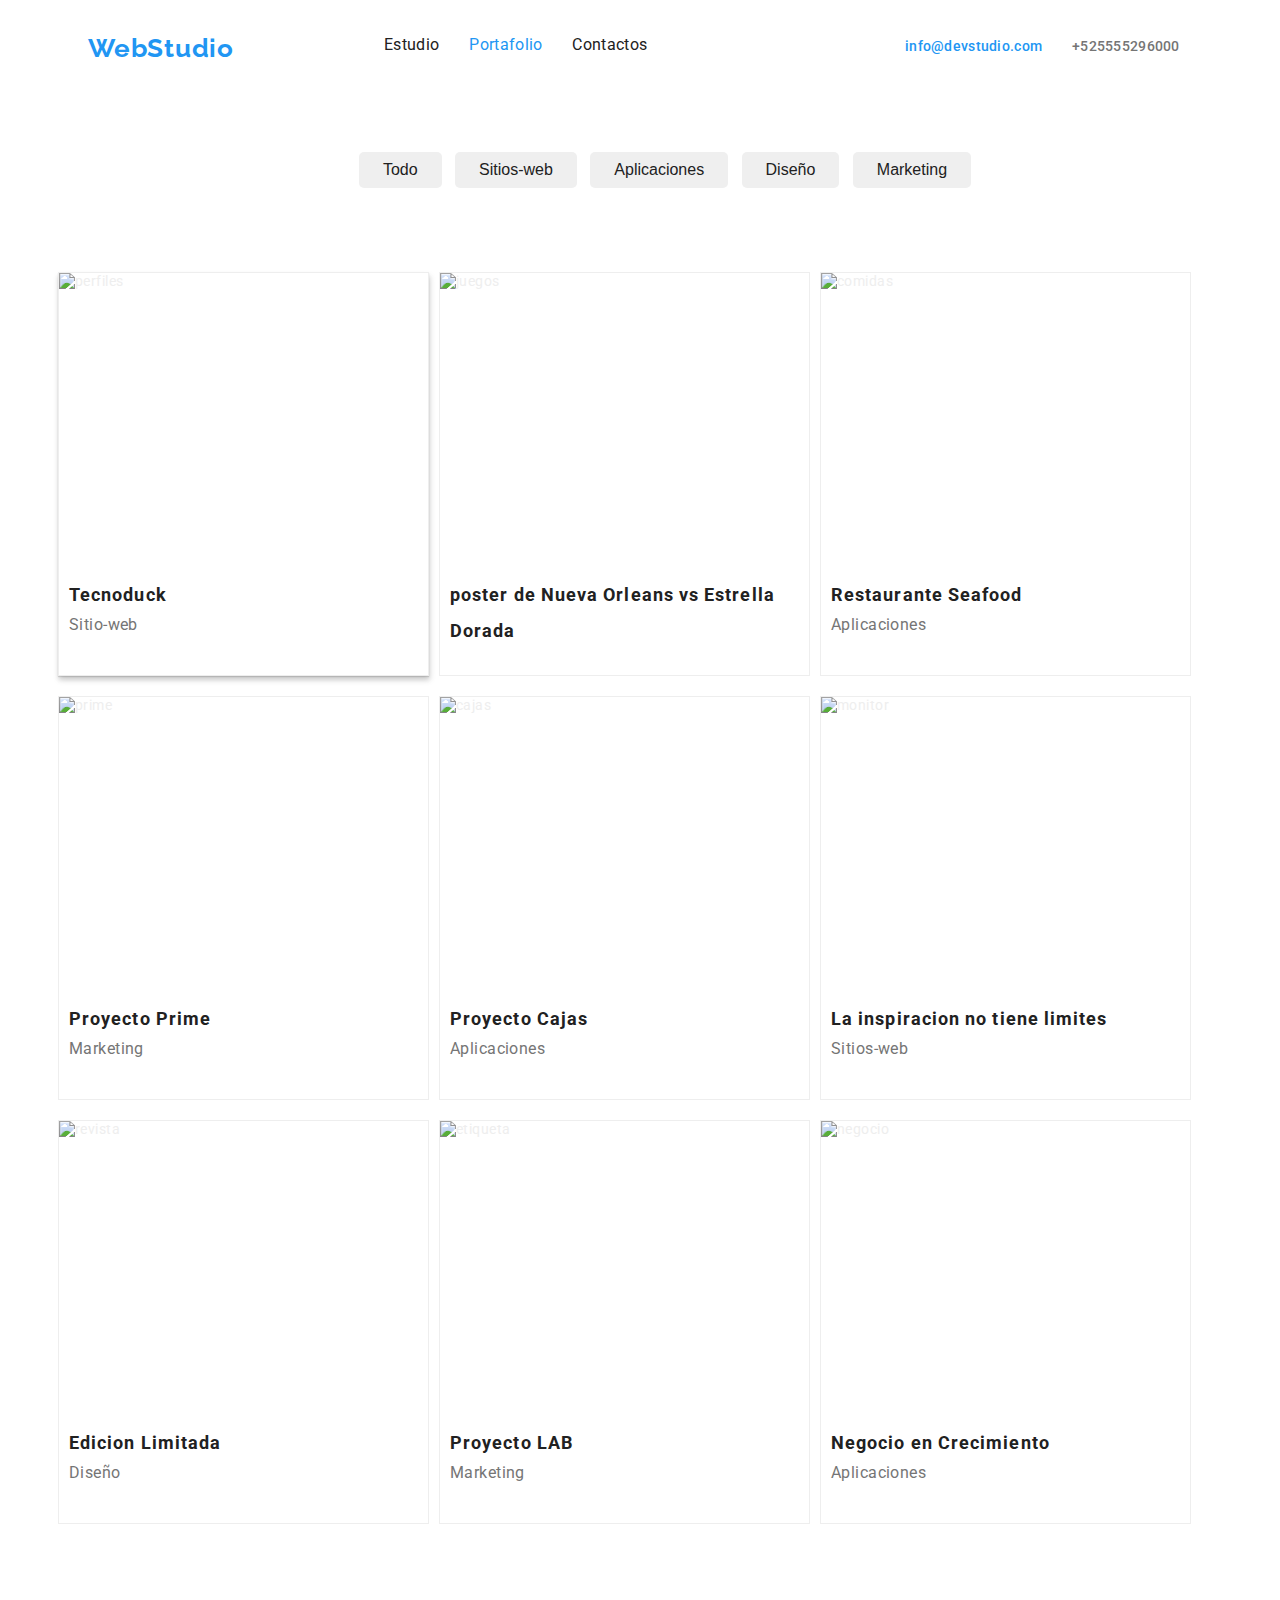
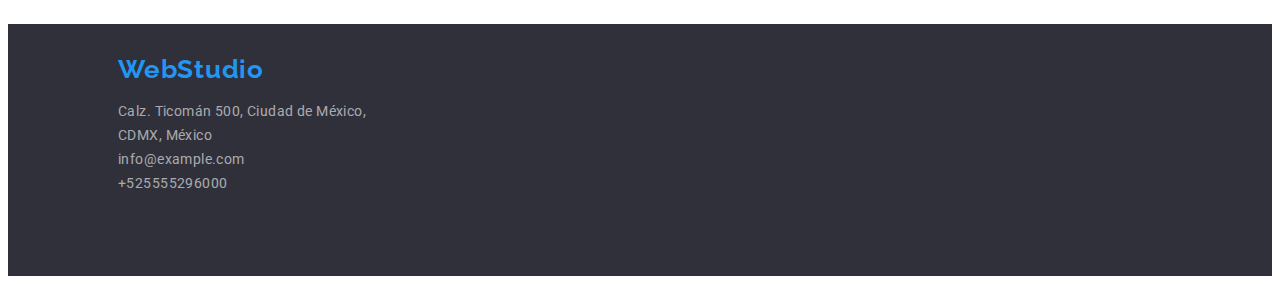
==== portafolio.html @ 2750f4d2 "main" ====
<!DOCTYPE html>
<html lang="en">
<head>
    <meta charset="UTF-8">
    <meta http-equiv="X-UA-Compatible" content="IE=edge" />
    <meta name="viewport" content="width=device, initial-scale=1.0" />
    <title>portafolio</title>
    <link rel="stylesheet" href="css/styless.css" />
    <link rel="preconnect" href="https://fonts.googleapis.com" />
    <link rel="preconnect" href="https://fonts.gstatic.com" crossorigin />
    <link href="https://fonts.googleapis.com/css2?family=Raleway:wght@700&family=Roboto:wght@400;500;700;900&display=swap"
        rel="stylesheet" />
</head>
<body>
    <header class="container">
        <div class="post-header">
            <nav class="post-nav">
                <a href="#" class="logo"><span class="span-logo">WebStudio</span></a>
                <ul class="header-menu">
                    <li class="list">
                        <a class="header-post " href="./index.html">Estudio</a>
                    </li>
                    <li class="list">
                        <a class="header-post current" href="./portafolio.html">Portafolio</a>
                    </li>
                    <li class="list"><a class="header-post" href="">Contactos</a></li>
                </ul>
                <ul class="contact">
                    <li class="list">
                        <a class="correo" href="mailto:info@devstudio.com">info@devstudio.com</a>
                    </li>
                    <li class="list">
                        <a class="number" href="tel:+525555296000">+525555296000</a>
                    </li>
                </ul>
            </nav>
        </div>
    </header>
     <main class="container">
        <section>
        <div class="botones-1 container">
            <ul class="botones-list">
                <li>
                    <button class="botones" type="button">Todo</button>
                    <button class="botones" type="button">Sitios-web</button>
                    <button class="botones" type="button">Aplicaciones</button>
                    <button class="botones" type="button">Diseño</button>
                    <button class="botones" type="button">Marketing</button>
                </li>
            </ul>
        </div>
         
        
        <div class="container">
            <ul class="col-imagen">
                <li class="list-port list-port-2">
                    <img src="img/imagen1.jpg" class="img-port" alt="perfiles" />
                    <div class="content-port">
                    <h3 class="subtittle">Tecnoduck</h3>
                    <p class="paragraph">Sitio-web</p>
                    </div>
                </li>
                <li class="list-port">
                    <img src="img/imagen2.jpg" class="img-port" alt="juegos" />
                    <div class="content-port">
                    <h3 class="subtittle">poster de Nueva Orleans vs Estrella Dorada</h3>
                    <p class="paragraph"></p>
                    </div>
                </li>
                <li class="list-port">
                    <img src="img/imagen3.jpg" class="img-port" alt="comidas" />
                    <div class="content-port">
                    <h3 class="subtittle">Restaurante Seafood</h3>
                    <p class="paragraph">Aplicaciones</p>
                    </div>
                </li>
                <li class="list-port">
                    <img src="img/imagen4.jpg" class="img-port" alt="prime" />
                    <div class="content-port">
                    <h3 class="subtittle">Proyecto Prime</h3>
                    <p class="paragraph">Marketing</p>
                    </div>
                </li>
                <li class="list-port">
                    <img src="img/imagen5.jpg" class="img-port" alt="cajas" />
                    <div class="content-port">
                    <h3 class="subtittle">Proyecto Cajas</h3>
                    <p class="paragraph">Aplicaciones</p>
                    </div>
                </li>
                <li class="list-port">
                    <img src="img/imagen6.jpg" class="img-port" alt="monitor" />
                    <div class="content-port">
                    <h3 class="subtittle">La inspiracion no tiene limites</h3>
                    <p class="paragraph">Sitios-web</p>
                    </div>
                </li>
                <li class="list-port">
                    <img src="img/imagen7.jpg" class="img-port" alt="revista" />
                    <div class="content-port">
                    <h3 class="subtittle">Edicion Limitada</h3>
                    <p class="paragraph">Diseño</p>
                    </div>
                </li>
                <li class="list-port">
                    <img src="img/imagen8.jpg" class="img-port" alt="etiqueta" />
                    <div class="content-port">
                    <h3 class="subtittle">Proyecto LAB</h3>
                    <p class="paragraph">Marketing</p>
                    </div>
                </li>
                <li class="list-port">
                    <img src="img/imagen9.jpg" class="img-port" alt="negocio" />
                    <div class="content-port">
                    <h3 class="subtittle">Negocio en Crecimiento</h3>
                    <p class="paragraph">Aplicaciones</p>
                    </div>
                </li>
            </ul>
        </div>
            

            </li>
        </section>
        <footer class="container">
            <div class="footer">
                <a href="#" class="logo"><span class="span-logo">WebStudio</span></a>
                <address class="direccion-footer">
                    <ul class="ul-footer">
                        <li class=""><a class="info-pie " target="_blank">Calz. Ticomán 500, Ciudad de México, CDMX, México</a></li>
                        <li class=""><a class="info-pie " href="mailto:info@example.com">info@example.com</a></li>
                        <li class=""><a class="info-pie " href="tel:+525555296000">+525555296000</a></li>
                    </ul>
                </address>
            </div>
        </footer>
    </main>
    
</body>
</html>
---- css/styless.css ----
body {
  font-family: 'Roboto', sans-serif;
  font-size: 14px;
  color: var(--secundary-color);
  background-color: var(#ffffff);
  letter-spacing: 0.03em;
}


:root {
  --one-color-: #2196f3;
  --secundary-color: #212121;
  --tree-color: #ffffff;
  --four-color: #757575;
  --color-sub1: #00000033;
  --color-fondo: #2f303a;
  --five-color-contacts: #ffffff99;
  --colorPortafolio: #EEEEEE;
}

/* Normalice */
* {
  box-sizing: border-box;
}

h1,
h2,
h3,
h4,
h5,
h6,
p {
  margin: 0;
}

ul{
  list-style-type: none;
}

a{
  text-decoration: none;
}

html {
  box-sizing: border-box;
}

*,
*::after,
*::before {
  box-sizing: inherit;
}

address {
  font-style: normal;
}

.link {
  text-decoration: none;
  color: inherit;
}


/*header*/
.container{
  --bs-gutter-x: 1.5rem;
    --bs-gutter-y: 0;
    width: 100%;
    padding-right: calc(var(--bs-gutter-x) * .0);
    padding-left: calc(var(--bs-gutter-x) * .0);
    margin-right: auto;
    margin-left: auto
}
.post-header{
  display: flex;
  align-items: center;
  justify-content: space-between;
  height: 80px;
}
.post-nav{
  display: flex;
  justify-content: space-between;
  gap: 90px;
  align-items: center;
}
.header-menu{
  height: 50px;
    width: 281px;
    left: 453px;
    top: 32px;
    display: flex;

}
.logo {
  font-family: Raleway;
    font-size: 26px;
    font-weight: 700;
    line-height: 31px;
    letter-spacing: 0.03em;
    text-align: right;
    color: #2196F3;;
}
.span-logo{
  margin-left: 80px;
  margin-bottom: 1000px;
  font-family: Raleway;
    font-size: 26px;
    font-weight: 700;
    line-height: 31px;
    letter-spacing: 0.03em;
    text-align: right;
}
.list{
  list-style-type: none;
  text-decoration: none;
  display: inline-block;
  width: 270px;
    height: 368px;
    top: 1696px;
}

.list-e {
  list-style-type: none;
  text-decoration: none;
  display: inline-block;
  width: 270px;
  height: 368px;
  left: 208px;
  top: 1696px;
  background: #FFFFFF;
    /* material shadow v1 */
  
    box-shadow: 0px 1px 3px rgba(0, 0, 0, 0.12), 0px 1px 1px rgba(0, 0, 0, 0.14), 0px 2px 1px rgba(0, 0, 0, 0.2);
    border-radius: 0px 0px 4px 4px; 
    margin-left: 10px;

}

.list-e img{
  border-radius: 0px;
}
.name{
    font-size: 16px;
    font-weight: 500;
    line-height: 19px;
    letter-spacing: 0.03em;
    text-align: center;
    margin-top: 30px;
    margin-bottom: 8px;
  }

.p-h3{
    font-size: 16px;
    font-weight: 400;
    line-height: 19px;
    letter-spacing: 0.03em;
    text-align: center;
}

.header-post {
  text-decoration: none;
  color: var(--secundary-color);
  font-size: 16px;
  line-height: 1.5;
  display: flex;
  flex-direction: row;
  justify-content: space-between;
  letter-spacing: 0.02em;
  gap: 50px;
}
.header-post:hover,
.header-post:focus {
  color: var(--one-color-);
}
.current{
color: var(--one-color-);
}
/*contacts*/
.contactos {
  text-decoration: none;
  color: var(--four-color);
  font-weight: 500;
  line-height: 16px;
  letter-spacing: 0.02em;
  display: flex;
  flex-direction: row;
  justify-content: space-between;
  letter-spacing: 0.02em;
  gap: 50px;
  height: 40px;
    width: 135px;
    left: 1078px;
    top: 32px;
    margin-left: 150px;
}

.contact{
  text-decoration: none;
    color: var(--four-color);
    font-weight: 500;
    line-height: 16px;
    letter-spacing: 0.02em;
    display: flex;
    flex-direction: row;
    justify-content: start;
    letter-spacing: 0.02em;
    height: 40px;
    width: 135px;
    left: 1078px;
    top: 32px;
    margin-left: 150px;
}
.correo{
  height: 16px;
    width: 135px;
    left: 1263px;
    top: 32px;
    text-decoration: none;
      font-size: 14px;
      font-weight: 500;
      line-height: 16px;
      letter-spacing: 0.02em;
      text-align: left;
      color: #2196F3;;
}
.number{
  height: 16px;
    width: 118px;
    left: 1263px;
    top: 32px;
    text-decoration: none;

      font-size: 14px;
      font-weight: 500;
      line-height: 16px;
      letter-spacing: 0.02em;
      text-align: left;
      color: #757575;
}

.contactos:hover,
.contactos:focus {
  color: var(--one-color-);
}
/*titulo*/
.test-h1 {
  color: var(--tree-color);
  font-style: normal;
  font-weight: 900;
  font-size: 36px;
  line-height: 60px;
  text-align: center;
  letter-spacing: 0.06em;
  text-transform: uppercase;
  width: 696px;
  height: 120px;
  margin-bottom: 30px;
  align-content: center;
}
.fondo-h1 {
  color: var(--color-fondo);
  background-color: var(--color-fondo);
  height: 600px;
  font-weight: 900px;
  display: flex;
  flex-direction: column;
  justify-content: center;
  align-items: center;
  padding: 10px 32px;
}
.button-h1 {
  color: var(--tree-color);
  background-color: var(--one-color-); 
  font-style: normal;
  font-weight: 700;
  font-size: 16px;
  line-height: 1.5;
  display: flex;
  align-items: center;
  text-align: center;
  letter-spacing: 0.06em;
  cursor: pointer; 
  border: none; 
  background: #2196F3;
    box-shadow: 0px 4px 4px rgba(0, 0, 0, 0.15);
    border-radius: 4px;
    display: flex;
    align-items: center;
    justify-content: center;
    padding: 10px 32px;
}
.botones-1{
  display: flex;
  flex-flow: row nowrap;
  justify-content: center;
  margin-top: 50px;
}
.botones{
  margin-left: 10px;
}
.subtitulo1 {
  color: var(--color-sub1 --four-color);
  font-style: normal;
  font-weight: 700;
  line-height: 16px;
  text-transform: uppercase;
}
.subtitulo {
  color: var(--secundary-color);
    font-size: 36px;
    font-weight: 700;
    line-height: 42px;
    letter-spacing: 0.03em;
    text-align: center;
    padding: 50px;
}

.name {
  color: var(--secundary-color);
  font-style: normal;
  font-weight: 500;
  font-size: 16px;
  line-height: 1.5;
  
}
.p-h3 {
  color: var(--four-color);
  font-style: normal;
  font-weight: 400;
  font-size: 16px;
  line-height: 1.5;
}
/*pg*/
.tex-pie {
  color: var(--tree-color);
  font-style: normal;
  font-weight: 400;
  line-height: 24px;
  cursor: pointer;
}
.tex-pie:hover {
  color: var(--one-color-);
}
.info-pie {
  color: var(--five-color-contacts);
  text-decoration: none;
  font-style: normal;
  font-weight: 400;
  line-height: 24px;
  cursor: pointer;
}
.info-pie:hover {
  color: var(--one-color-);
}
.ul-footer{
  margin-left: 40px;
  list-style-type: none;
  width: 300px;
}
/*tarea#2*/
.botones {
  color: var(--secundary-color);
  font-style: normal;
  font-weight: 500;
  font-size: 16px;
  line-height: 1.5;
  border: none;
  padding: 6px 24px;
  border-radius: 5px;
}
.botones:hover {
  color: var(--tree-color);
  background-color: var(--one-color-);
  cursor: pointer;
}
.botones:focus {
  color: var(--tree-color);
  background-color: var(--one-color-);
}

.subtittle {
  color: var(--secundary-color);
  font-style: normal;
  font-weight: 700;
  font-size: 18px;
  line-height: 36px;
}

.paragraph {
  color: var(--four-color);
  font-style: normal;
  font-weight: 400;
  font-size: 16px;
  line-height: 1.5;
}

.footer{
    height: 252px;
    left: 0px;
    top: 1628px;
    background: #2F303A;
    text-align: left;
    padding: 30px;
}
.direccion-footer{
  width: 231px;
    height: 100px;
    left: 215px;
    top: 1733px;
}
.info-pie{
  font-family: Roboto;
    font-size: 14px;
    font-weight: 400;
    line-height: 24px;
    letter-spacing: 0.03em;
    text-align: left;
}

.color-e{
  background: #F5F4FA;
  height: 648px;
}

.titulos{

    font-size: 14px;
    font-weight: 700;
    line-height: 16px;
    letter-spacing: 0.03em;
    text-align: left;
    color: #212121;
    text-decoration: none;
}
.services-ul{
    width: 1170px;
    height: 122px;
    left: 215px;
    top: 775px;
    display: flex;
    margin-bottom: 15vh;
    margin-top: 15vh;
}

.list{
    width: 360px;
    height: 404px;
    left: 215px;
    top: 274px;
    text-align: left;
    margin-left: 10px;
    padding: 10px;
}

.img-port{
  width: 100%;
  height: auto;
  left: calc(50% - 370px/2);
  top: calc(50% - 294px/2 - 519px);
}

.parrafo {

  font-size: 14px;
  font-weight: 400;
  line-height: 24px;
  letter-spacing: 0.03em;
  text-align: left;
  color: #757575;
  margin-top: 26px;
}

/*PORTAFOLIO*/
.img-port{
  height: 294px;
    width: 370px;
    left: 215px;
    top: 274px;
    border-radius: 0px;
    color: var(--colorPortafolio);
    display: flex;
    
}
.error-img{
  height: 288px;
    width: 370px;
}
.col-imagen{
  margin-top: 50px;
  margin-bottom: 100px;
  display: flex;
  flex-flow: row wrap;
}

.subtittle{
font-family: Roboto;
  font-size: 18px;
  font-weight: 700;
  line-height: 36px;
  letter-spacing: 0.06em;
  text-align: left;
  font-family: Roboto;

}
.list-port {
  box-sizing: border-box;
  margin-top: 20px;
  margin-left: 10px;

  width: 371px;
  height: 404px;
  left: calc(50% - 370px/2);
  top: calc(50% - 404px/2 - 464px);

  background: #FFFFFF;
  border: 1px solid #EEEEEE;
  display: inline-block;
  list-style-type: none;
  text-decoration: none;
}
.list-port-2{
  border: 1px solid #EEEEEE;
    box-shadow: 0px 1px 1px rgba(0, 0, 0, 0.12), 0px 4px 4px rgba(0, 0, 0, 0.06), 1px 4px 6px rgba(0, 0, 0, 0.16);
}
.content-port{
  padding: 10px;
}
/*END PORTAFOLIO*/


.images-index{
  width: 1177px;
    height: 368px;
    left: 208px;
    top: 1696px;
    margin-right: 20px;
    margin-bottom: 100px;
}

.botones-list{
  list-style-type: none;
  display: flex;
}

.about{
  display: flex;
  flex-flow: column nowrap;
  justify-content: center;
}

.list-about{
  width: 373px;
  margin-left: 10px;
}
.son-list{
  display: flex;
  flex-flow: row wrap;
}
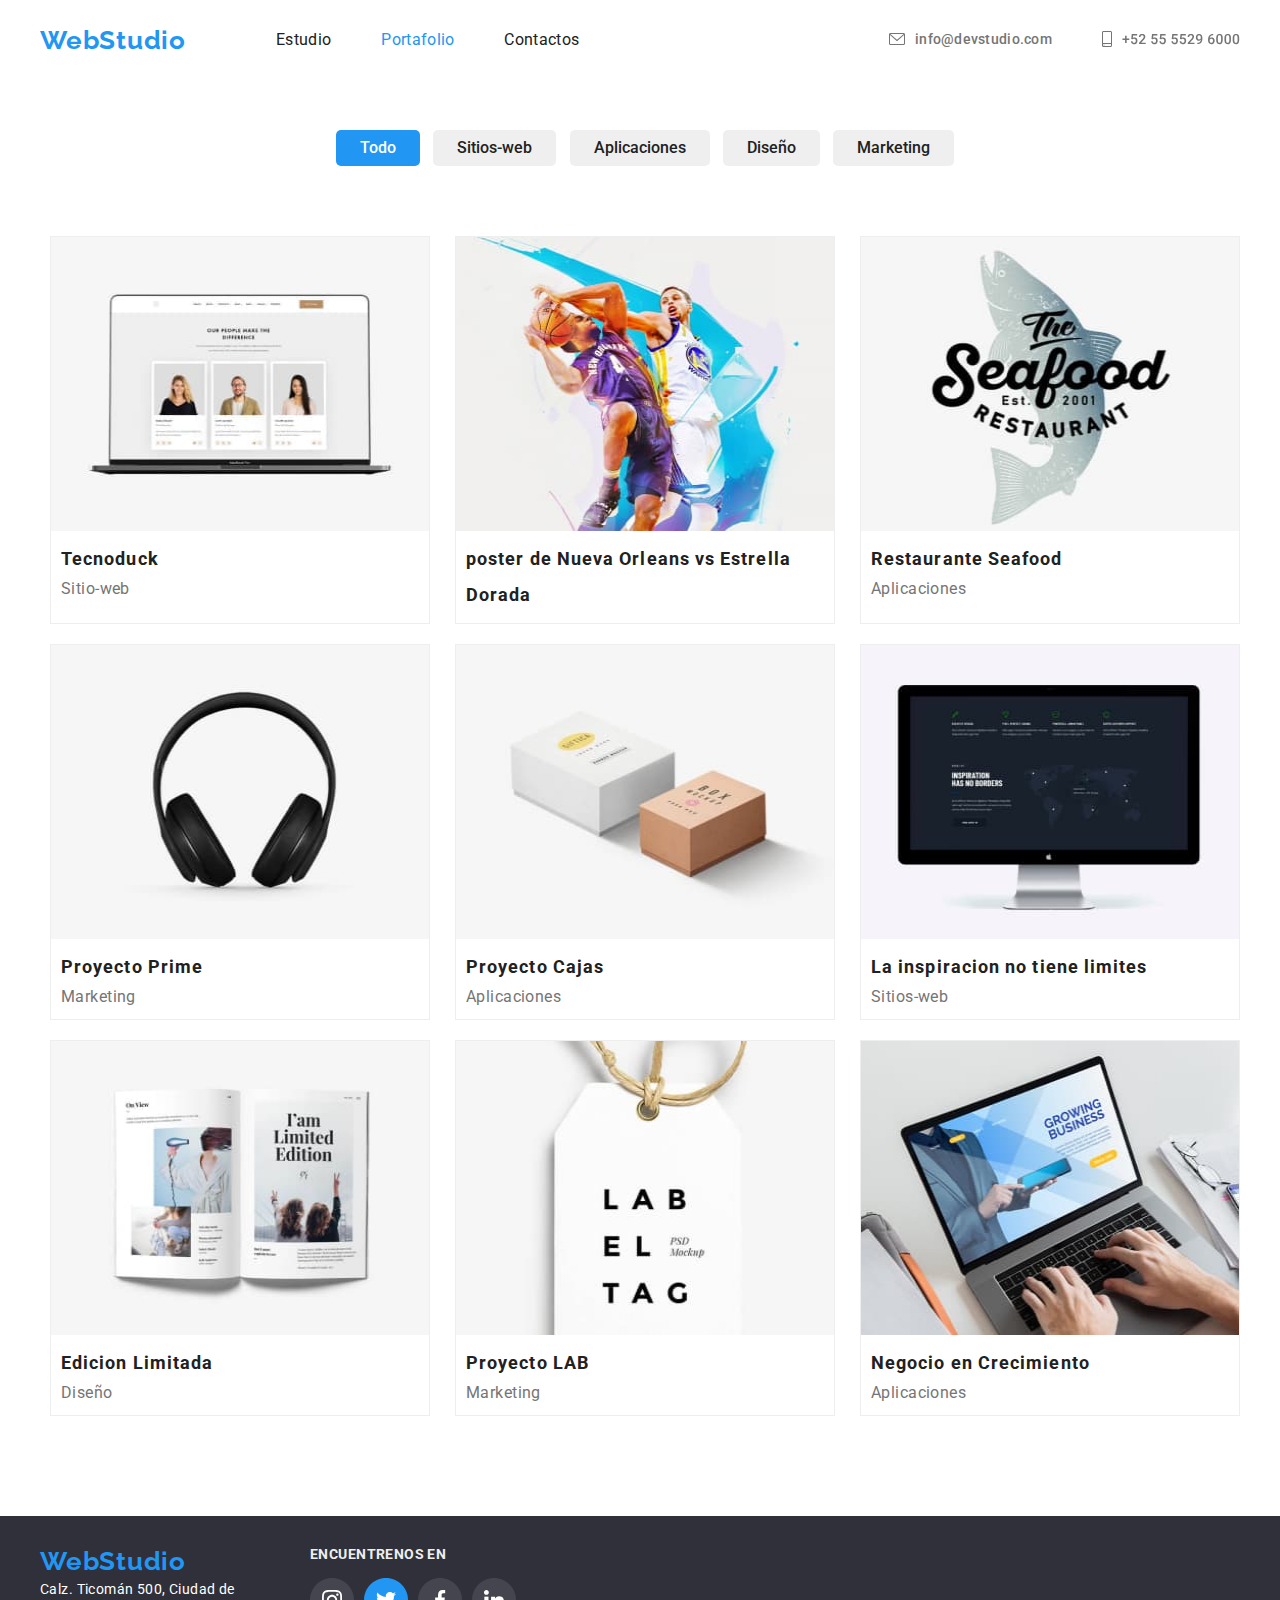
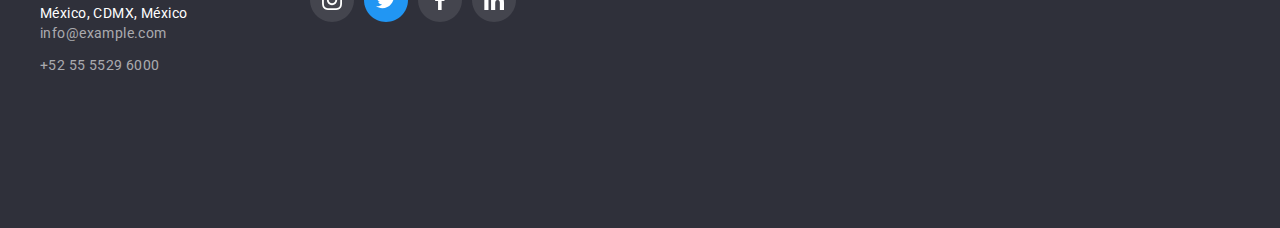
==== commit 67cdb210: "main" ====
--- a/portafolio.html
+++ b/portafolio.html
@@ -5,6 +5,7 @@
     <meta http-equiv="X-UA-Compatible" content="IE=edge" />
     <meta name="viewport" content="width=device, initial-scale=1.0" />
     <title>portafolio</title>
+    <link rel="stylesheet" href="https://cdnjs.cloudflare.com/ajax/libs/modern-normalize/1.1.0/modern-normalize.css">
     <link rel="stylesheet" href="css/styless.css" />
     <link rel="preconnect" href="https://fonts.googleapis.com" />
     <link rel="preconnect" href="https://fonts.gstatic.com" crossorigin />
@@ -17,23 +18,23 @@
             <nav class="post-nav">
                 <a href="#" class="logo"><span class="span-logo">WebStudio</span></a>
                 <ul class="header-menu">
-                    <li class="list">
-                        <a class="header-post " href="./index.html">Estudio</a>
+                    <li>
+                        <a class="header-post" href="./index.html">Estudio</a>
                     </li>
-                    <li class="list">
+                    <li>
                         <a class="header-post current" href="./portafolio.html">Portafolio</a>
                     </li>
-                    <li class="list"><a class="header-post" href="">Contactos</a></li>
-                </ul>
-                <ul class="contact">
-                    <li class="list">
-                        <a class="correo" href="mailto:info@devstudio.com">info@devstudio.com</a>
-                    </li>
-                    <li class="list">
-                        <a class="number" href="tel:+525555296000">+525555296000</a>
-                    </li>
+                    <li><a class="header-post" href="">Contactos</a></li>
                 </ul>
             </nav>
+            <ul class="contact">
+                <li class="">
+                    <a class="correo-nav" href="mailto:info@devstudio.com"><img src="img/sobre.svg" alt="correo" style="margin-right: 10px;color: #757575;"> info@devstudio.com</a>
+                </li>
+                <li class="">
+                    <a class="number" href="tel:+525555296000"><img src="img/ico-cel-2.svg" alt="correo"></a>
+                </li>
+            </ul>
         </div>
     </header>
      <main class="container">
@@ -41,7 +42,7 @@
         <div class="botones-1 container">
             <ul class="botones-list">
                 <li>
-                    <button class="botones" type="button">Todo</button>
+                    <button class="botones btn-1" type="button">Todo</button>
                     <button class="botones" type="button">Sitios-web</button>
                     <button class="botones" type="button">Aplicaciones</button>
                     <button class="botones" type="button">Diseño</button>
@@ -49,11 +50,10 @@
                 </li>
             </ul>
         </div>
-         
         
         <div class="container">
             <ul class="col-imagen">
-                <li class="list-port list-port-2">
+                <li class="list-port">
                     <img src="img/imagen1.jpg" class="img-port" alt="perfiles" />
                     <div class="content-port">
                     <h3 class="subtittle">Tecnoduck</h3>
@@ -118,23 +118,45 @@
                 </li>
             </ul>
         </div>
-            
-
-            </li>
         </section>
-        <footer class="container">
-            <div class="footer">
-                <a href="#" class="logo"><span class="span-logo">WebStudio</span></a>
-                <address class="direccion-footer">
-                    <ul class="ul-footer">
-                        <li class=""><a class="info-pie " target="_blank">Calz. Ticomán 500, Ciudad de México, CDMX, México</a></li>
-                        <li class=""><a class="info-pie " href="mailto:info@example.com">info@example.com</a></li>
-                        <li class=""><a class="info-pie " href="tel:+525555296000">+525555296000</a></li>
-                    </ul>
-                </address>
+    </main>
+    <footer>
+        <div class="footer">
+            <div class="container">
+                <div class="left-f">
+                    <a href="#" class="logo"><span class="span-logo">WebStudio</span></a>
+                    <address class="direccion-footer">
+                        <ul class="ul-footer">
+                            <p class="info-pie">Calz. Ticomán 500, Ciudad de México, CDMX, México</p>
+                            <p class="info-pie-f">info@example.com</p><br>
+                            <p class="info-pie-f">+52 55 5529 6000</p>
+                        </ul>
+                    </address>
+                </div>
+                <div class="center-f">
+                    <p class="p-f">ENCUENTRENOS EN</p>
+                    <br>
+                    <span class="redes-f">
+                        <a href="#">
+                            <img src="img/ico-insta.svg" alt="instagram">
+                        </a>
+                        <a href="#">
+                            <img src="img/ico-twitter-f.svg" alt="twitter">
+                        </a>
+                        <a href="#">
+                            <img src="img/ico-fb-f.svg" alt="facebook">
+                        </a>
+                        <a href="#">
+                            <img src="img/ico-link-f.svg" alt="linkedin">
+                        </a>
+                    </span>
+                </div>
+                <div class="right-f">
+    
+                </div>
             </div>
-        </footer>
-    </main>
-    
+        </div>
+    </footer>
+    <script src="https://cdnjs.cloudflare.com/ajax/libs/modern-normalize/1.1.0/modern-normalize.min.css"></script>
 </body>
 </html>--- a/css/styless.css
+++ b/css/styless.css
@@ -1,99 +1,76 @@
-
-body {
-  font-family: 'Roboto', sans-serif;
-  font-size: 14px;
-  color: var(--secundary-color);
-  background-color: var(#ffffff);
-  letter-spacing: 0.03em;
-}
-
-
-:root {
-  --one-color-: #2196f3;
-  --secundary-color: #212121;
-  --tree-color: #ffffff;
-  --four-color: #757575;
-  --color-sub1: #00000033;
-  --color-fondo: #2f303a;
-  --five-color-contacts: #ffffff99;
-  --colorPortafolio: #EEEEEE;
-}
-
-/* Normalice */
 * {
   box-sizing: border-box;
-}
-
-h1,
-h2,
-h3,
-h4,
-h5,
-h6,
-p {
   margin: 0;
+  padding: 0;
+}
+
+:root {
+    --one-color-: #2196f3;
+    --secundary-color: #212121;
+    --tree-color: #ffffff;
+    --four-color: #757575;
+    --color-sub1: #00000033;
+    --color-fondo: #2f303a;
+    --five-color-contacts: #ffffff99;
+    --colorPortafolio: #EEEEEE;
+}
+
+body {
+    font-family: 'Roboto', sans-serif;
+    font-size: 14px;
+    color: var(--secundary-color);
+    background-color: var(#ffffff);
+    letter-spacing: 0.03em;
 }
 
 ul{
-  list-style-type: none;
+    list-style-type: none;
 }
 
 a{
-  text-decoration: none;
-}
-
-html {
-  box-sizing: border-box;
+    text-decoration: none;
 }
 
 *,
 *::after,
 *::before {
-  box-sizing: inherit;
+    box-sizing: inherit;
 }
 
 address {
-  font-style: normal;
+    font-style: normal;
 }
 
 .link {
-  text-decoration: none;
-  color: inherit;
-}
-
+    text-decoration: none;
+    color: inherit;
+}
 
 /*header*/
 .container{
-  --bs-gutter-x: 1.5rem;
-    --bs-gutter-y: 0;
-    width: 100%;
-    padding-right: calc(var(--bs-gutter-x) * .0);
-    padding-left: calc(var(--bs-gutter-x) * .0);
-    margin-right: auto;
-    margin-left: auto
-}
+    width: 1200px;
+    margin: 0 auto;
+}
+
 .post-header{
-  display: flex;
-  align-items: center;
-  justify-content: space-between;
-  height: 80px;
-}
+    display: flex;
+    align-items: center;
+    height: 80px;
+    justify-content: space-between;
+}
+
 .post-nav{
-  display: flex;
-  justify-content: space-between;
-  gap: 90px;
-  align-items: center;
+    display: flex;
+    justify-content: space-between;
+    gap: 90px;
+    align-items: center;
 }
 .header-menu{
-  height: 50px;
-    width: 281px;
-    left: 453px;
-    top: 32px;
-    display: flex;
-
+	display: flex;
+	gap: 50px;
 }
 .logo {
-  font-family: Raleway;
+    font-family: Raleway;
     font-size: 26px;
     font-weight: 700;
     line-height: 31px;
@@ -102,44 +79,27 @@
     color: #2196F3;;
 }
 .span-logo{
-  margin-left: 80px;
-  margin-bottom: 1000px;
-  font-family: Raleway;
+    font-family: Raleway;
     font-size: 26px;
     font-weight: 700;
     line-height: 31px;
     letter-spacing: 0.03em;
     text-align: right;
 }
+
+.list-e img{
+    border-radius: 0px;
+}
+
 .list{
-  list-style-type: none;
-  text-decoration: none;
-  display: inline-block;
-  width: 270px;
-    height: 368px;
-    top: 1696px;
-}
-
-.list-e {
-  list-style-type: none;
-  text-decoration: none;
-  display: inline-block;
-  width: 270px;
-  height: 368px;
-  left: 208px;
-  top: 1696px;
-  background: #FFFFFF;
-    /* material shadow v1 */
-  
-    box-shadow: 0px 1px 3px rgba(0, 0, 0, 0.12), 0px 1px 1px rgba(0, 0, 0, 0.14), 0px 2px 1px rgba(0, 0, 0, 0.2);
-    border-radius: 0px 0px 4px 4px; 
-    margin-left: 10px;
-
-}
-
-.list-e img{
-  border-radius: 0px;
-}
+    height: 251px;
+    width: 270px;
+}
+.correo-nav{
+    color: #757575;
+    display: flex;
+}
+
 .name{
     font-size: 16px;
     font-weight: 500;
@@ -148,7 +108,7 @@
     text-align: center;
     margin-top: 30px;
     margin-bottom: 8px;
-  }
+}
 
 .p-h3{
     font-size: 16px;
@@ -176,53 +136,23 @@
 .current{
 color: var(--one-color-);
 }
-/*contacts*/
-.contactos {
-  text-decoration: none;
-  color: var(--four-color);
-  font-weight: 500;
-  line-height: 16px;
-  letter-spacing: 0.02em;
-  display: flex;
-  flex-direction: row;
-  justify-content: space-between;
-  letter-spacing: 0.02em;
-  gap: 50px;
-  height: 40px;
-    width: 135px;
-    left: 1078px;
-    top: 32px;
-    margin-left: 150px;
-}
+
+
+/* CONTACTS */
 
 .contact{
-  text-decoration: none;
+    text-decoration: none;
     color: var(--four-color);
     font-weight: 500;
     line-height: 16px;
     letter-spacing: 0.02em;
     display: flex;
-    flex-direction: row;
-    justify-content: start;
-    letter-spacing: 0.02em;
-    height: 40px;
-    width: 135px;
-    left: 1078px;
-    top: 32px;
-    margin-left: 150px;
-}
+    gap: 50px;
+}
+
 .correo{
-  height: 16px;
-    width: 135px;
-    left: 1263px;
-    top: 32px;
-    text-decoration: none;
-      font-size: 14px;
-      font-weight: 500;
-      line-height: 16px;
-      letter-spacing: 0.02em;
-      text-align: left;
-      color: #2196F3;;
+    color: #2196F3;
+    display: flex;
 }
 .number{
   height: 16px;
@@ -243,6 +173,8 @@
 .contactos:focus {
   color: var(--one-color-);
 }
+
+
 /*titulo*/
 .test-h1 {
   color: var(--tree-color);
@@ -260,7 +192,7 @@
 }
 .fondo-h1 {
   color: var(--color-fondo);
-  background-color: var(--color-fondo);
+  background-image: url(../img/img-section.png);
   height: 600px;
   font-weight: 900px;
   display: flex;
@@ -296,9 +228,11 @@
   justify-content: center;
   margin-top: 50px;
 }
+
 .botones{
   margin-left: 10px;
 }
+
 .subtitulo1 {
   color: var(--color-sub1 --four-color);
   font-style: normal;
@@ -306,8 +240,32 @@
   line-height: 16px;
   text-transform: uppercase;
 }
+
+
+/*SECCION NUESTRO EQUIPO*/
+.color-e {
+    background: #F5F4FA;
+    height: 648px;
+}
+
+.images-index {
+    margin-bottom: 100px;
+    display: flex;
+    justify-content: space-between;
+    width: 1170px;
+    height: 428px;
+}
+
+.list-e {
+    background: #FFFFFF;
+    /* material shadow v1 */
+    box-shadow: 0px 1px 3px rgba(0, 0, 0, 0.12), 0px 1px 1px rgba(0, 0, 0, 0.14), 0px 2px 1px rgba(0, 0, 0, 0.2);
+    border-radius: 0px 0px 4px 4px;
+    margin-left: 10px;
+}
+
 .subtitulo {
-  color: var(--secundary-color);
+    color: var(--secundary-color);
     font-size: 36px;
     font-weight: 700;
     line-height: 42px;
@@ -317,48 +275,61 @@
 }
 
 .name {
-  color: var(--secundary-color);
-  font-style: normal;
-  font-weight: 500;
-  font-size: 16px;
-  line-height: 1.5;
-  
+    color: var(--secundary-color);
+    font-style: normal;
+    font-weight: 500;
+    font-size: 16px;
+    line-height: 1.5;
 }
 .p-h3 {
-  color: var(--four-color);
-  font-style: normal;
-  font-weight: 400;
-  font-size: 16px;
-  line-height: 1.5;
-}
+    color: var(--four-color);
+    font-style: normal;
+    font-weight: 400;
+    font-size: 16px;
+    line-height: 1.5;
+}
+
+.iconos-equipo{
+    display: flex;
+    justify-content: center;
+}
+
+/*FIN SECCION NUESTRO EQUIPO*/
+
+
+/*SECCION CLIENTES REGULARES*/
+
+.color-cr {
+    background: #fff;
+    height: 400px;
+}
+
+.list-cr{
+    border: 1px solid #AFB1B8;
+    border-radius: 4px;
+    width: 170px;
+    height: 81px;
+    display: flex;
+    justify-content: center;
+    align-items: center;
+}
+
+.list-cr img{
+    height: 52.826087951660156px;
+    width: 106px;
+}
+
+.iconos-cr{
+    margin-bottom: 100px;
+    display: flex;
+    justify-content: space-between;
+    width: 1170px;
+}
+
+/*END SECCION CLIENTES REGULARES*/
+
 /*pg*/
-.tex-pie {
-  color: var(--tree-color);
-  font-style: normal;
-  font-weight: 400;
-  line-height: 24px;
-  cursor: pointer;
-}
-.tex-pie:hover {
-  color: var(--one-color-);
-}
-.info-pie {
-  color: var(--five-color-contacts);
-  text-decoration: none;
-  font-style: normal;
-  font-weight: 400;
-  line-height: 24px;
-  cursor: pointer;
-}
-.info-pie:hover {
-  color: var(--one-color-);
-}
-.ul-footer{
-  margin-left: 40px;
-  list-style-type: none;
-  width: 300px;
-}
-/*tarea#2*/
+
 .botones {
   color: var(--secundary-color);
   font-style: normal;
@@ -395,165 +366,225 @@
   line-height: 1.5;
 }
 
-.footer{
+.titulos{
+
+    font-size: 14px;
+    font-weight: 700;
+    line-height: 16px;
+    letter-spacing: 0.03em;
+    text-align: left;
+    color: #212121;
+    text-decoration: none;
+}
+.services-ul{
+    width: 1170px;
+    height: 251px;
+    display: flex;
+    margin-top: 20vh;
+    flex-flow: row wrap;
+    justify-content: space-between;
+}
+
+.iconos{
+    height: 120px;
+        width: 270px;
+        border-radius: 4px;
+        background: #F5F4FA;
+        margin-bottom: 20px;
+        display: flex;
+        align-items: center;
+        justify-content: center;
+}
+
+.iconos-in{
+    height: 70px;
+    width: 65.31558227539062px;
+    border-radius: 0px;
+}
+
+.parrafo {
+    font-size: 14px;
+    font-weight: 400;
+    line-height: 24px;
+    letter-spacing: 0.03em;
+    text-align: left;
+    color: #757575;
+    margin-top: 26px;
+}
+
+
+
+/*PORTAFOLIO*/
+.img-port{
+    height: 294px;
+    width: 100%;
+    border-radius: 0px;
+    color: var(--colorPortafolio);
+    display: flex;
+
+    left: calc(50% - 370px/2);
+    top: calc(50% - 294px/2 - 519px);
+}
+
+.error-img{
+    height: 288px;
+    width: 370px;
+}
+
+.col-imagen{
+    margin-top: 50px;
+    margin-bottom: 100px;
+    display: flex;
+    flex-flow: row wrap;
+    justify-content: space-between;
+}
+
+.subtittle{
+    font-family: Roboto;
+    font-size: 18px;
+    font-weight: 700;
+    line-height: 36px;
+    letter-spacing: 0.06em;
+    text-align: left;
+
+}
+
+.list-port {
+    box-sizing: border-box;
+    margin-top: 20px;
+    margin-left: 10px;
+
+    background: #FFFFFF;
+    border: 1px solid #EEEEEE;
+    display: inline-block;
+    list-style-type: none;
+    text-decoration: none;
+    flex-basis: calc((100% - 60px) /3);
+    cursor: pointer;
+}
+
+.list-port:hover{
+    border: 1px solid #EEEEEE;
+        box-shadow: 0px 1px 1px rgba(0, 0, 0, 0.12), 0px 4px 4px rgba(0, 0, 0, 0.06), 1px 4px 6px rgba(0, 0, 0, 0.16);
+}
+
+.content-port{
+    padding: 10px;
+}
+/*END PORTAFOLIO*/
+
+.botones-list{
+    list-style-type: none;
+    display: flex;
+}
+
+.about{
+    display: flex;
+    flex-flow: column nowrap;
+    justify-content: space-between;
+}
+
+.list-about{
+    width: 370px;
+    display: flex;
+    flex-direction: column;
+    position: relative;
+    overflow: hidden;
+}
+
+.list-about img {
+    width: 100%;
+    height: 100%;
+    object-fit: cover;
+}
+
+.list-about-text{
+    position: absolute;
+    bottom: 0;
+    left: 0;
+    width: 100%;
+    padding: 10px;
+    color: #fff;
+    background-color: rgba(0, 0, 0, 0.5);
+    font-size: 18px;
+    text-align: center;
+}
+
+.son-list{
+    display: flex;
+    flex-flow: row wrap;
+    justify-content: space-between;
+}
+
+.btn-1{
+    background-color: var(--one-color-);
+    color: #fff;
+}
+
+
+/*FOOTER*/
+.footer {
+    background: #2F303A;
+}
+
+.footer > div{
     height: 252px;
-    left: 0px;
-    top: 1628px;
+    display: flex;
     background: #2F303A;
     text-align: left;
     padding: 30px;
-}
-.direccion-footer{
-  width: 231px;
-    height: 100px;
-    left: 215px;
-    top: 1733px;
-}
-.info-pie{
-  font-family: Roboto;
+    flex-flow: row wrap;
+}
+
+.left-f{
+    flex: 0 270px;
+}
+
+.center-f{
+    flex: 1 1 auto;
+}
+
+.right-f{
+    flex: 1 1 auto;
+}
+
+.direccion-footer {
+    width: 231px;
+}
+
+.info-pie {
+    font-family: Roboto;
     font-size: 14px;
     font-weight: 400;
     line-height: 24px;
     letter-spacing: 0.03em;
     text-align: left;
-}
-
-.color-e{
-  background: #F5F4FA;
-  height: 648px;
-}
-
-.titulos{
-
-    font-size: 14px;
-    font-weight: 700;
-    line-height: 16px;
-    letter-spacing: 0.03em;
-    text-align: left;
-    color: #212121;
-    text-decoration: none;
-}
-.services-ul{
-    width: 1170px;
-    height: 122px;
-    left: 215px;
-    top: 775px;
-    display: flex;
-    margin-bottom: 15vh;
-    margin-top: 15vh;
-}
-
-.list{
-    width: 360px;
-    height: 404px;
-    left: 215px;
-    top: 274px;
-    text-align: left;
-    margin-left: 10px;
-    padding: 10px;
-}
-
-.img-port{
-  width: 100%;
-  height: auto;
-  left: calc(50% - 370px/2);
-  top: calc(50% - 294px/2 - 519px);
-}
-
-.parrafo {
-
-  font-size: 14px;
-  font-weight: 400;
-  line-height: 24px;
-  letter-spacing: 0.03em;
-  text-align: left;
-  color: #757575;
-  margin-top: 26px;
-}
-
-/*PORTAFOLIO*/
-.img-port{
-  height: 294px;
-    width: 370px;
-    left: 215px;
-    top: 274px;
-    border-radius: 0px;
+    color: #fff;
+}
+
+.info-pie-f{
+    color: #FFFFFF99;
+}
+
+.redes-f{
+    width: 206px;
+    height: 44px;
+    display: flex;
+    justify-content: space-between;
+}
+
+.redes-f img {
+    width: 44px;
+    height: 44px;
+}
+
+.p-f{
     color: var(--colorPortafolio);
-    display: flex;
-    
-}
-.error-img{
-  height: 288px;
-    width: 370px;
-}
-.col-imagen{
-  margin-top: 50px;
-  margin-bottom: 100px;
-  display: flex;
-  flex-flow: row wrap;
-}
-
-.subtittle{
-font-family: Roboto;
-  font-size: 18px;
-  font-weight: 700;
-  line-height: 36px;
-  letter-spacing: 0.06em;
-  text-align: left;
-  font-family: Roboto;
-
-}
-.list-port {
-  box-sizing: border-box;
-  margin-top: 20px;
-  margin-left: 10px;
-
-  width: 371px;
-  height: 404px;
-  left: calc(50% - 370px/2);
-  top: calc(50% - 404px/2 - 464px);
-
-  background: #FFFFFF;
-  border: 1px solid #EEEEEE;
-  display: inline-block;
-  list-style-type: none;
-  text-decoration: none;
-}
-.list-port-2{
-  border: 1px solid #EEEEEE;
-    box-shadow: 0px 1px 1px rgba(0, 0, 0, 0.12), 0px 4px 4px rgba(0, 0, 0, 0.06), 1px 4px 6px rgba(0, 0, 0, 0.16);
-}
-.content-port{
-  padding: 10px;
-}
-/*END PORTAFOLIO*/
-
-
-.images-index{
-  width: 1177px;
-    height: 368px;
-    left: 208px;
-    top: 1696px;
-    margin-right: 20px;
-    margin-bottom: 100px;
-}
-
-.botones-list{
-  list-style-type: none;
-  display: flex;
-}
-
-.about{
-  display: flex;
-  flex-flow: column nowrap;
-  justify-content: center;
-}
-
-.list-about{
-  width: 373px;
-  margin-left: 10px;
-}
-.son-list{
-  display: flex;
-  flex-flow: row wrap;
-}+    font-family: Roboto;
+        font-size: 14px;
+        font-weight: 700;
+        line-height: 16px;
+        letter-spacing: 0.03em;
+        text-align: left;
+}
+/*END FOOTER*/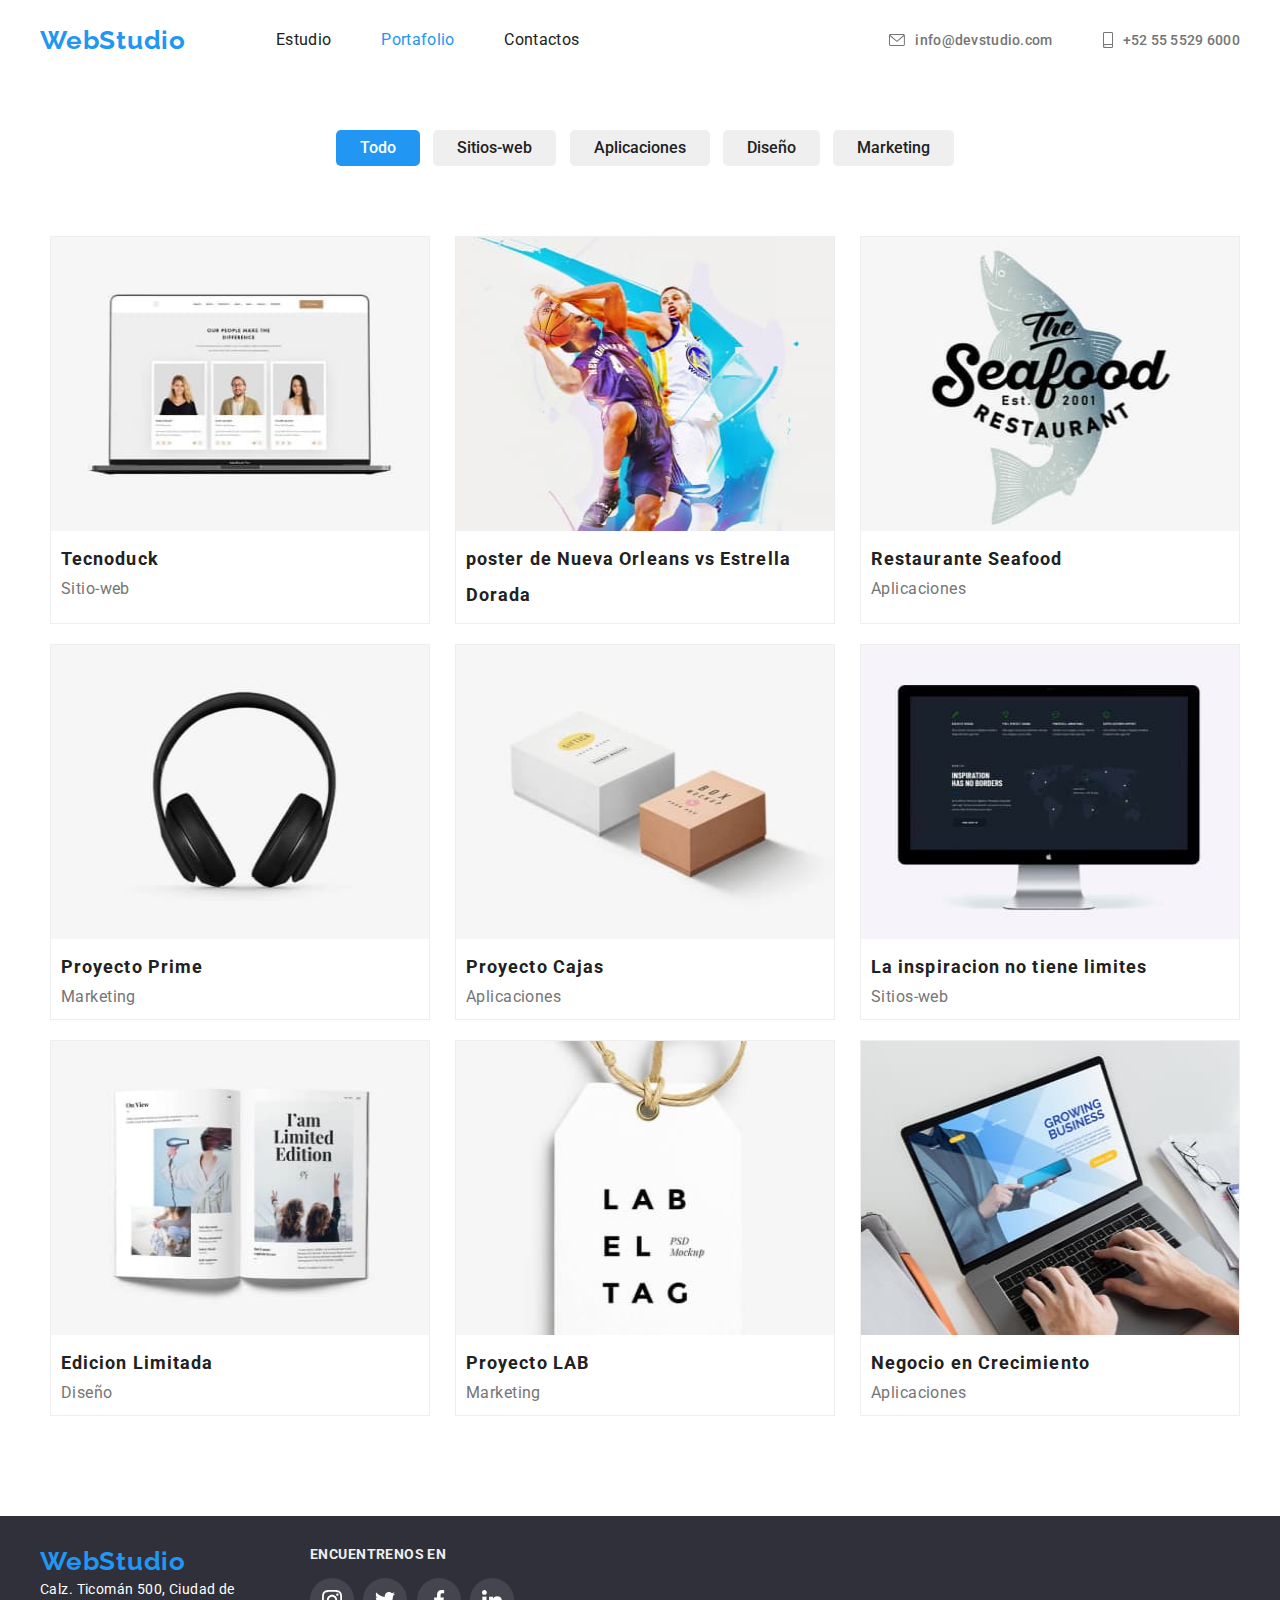
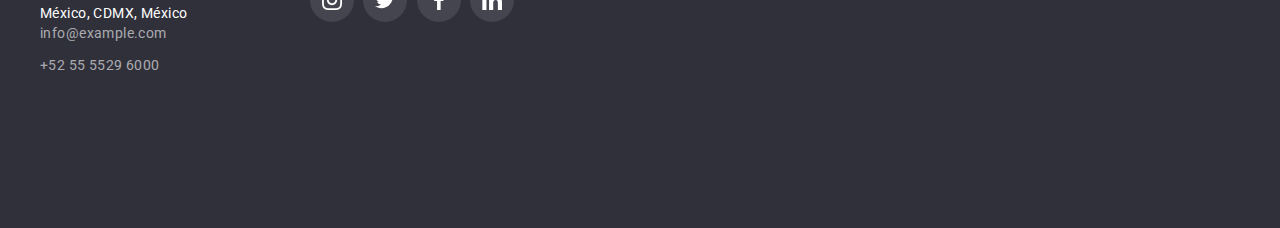
==== commit 9f2038b5: "Correcion tarea 4" ====
--- a/portafolio.html
+++ b/portafolio.html
@@ -29,10 +29,16 @@
             </nav>
             <ul class="contact">
                 <li class="">
-                    <a class="correo-nav" href="mailto:info@devstudio.com"><img src="img/sobre.svg" alt="correo" style="margin-right: 10px;color: #757575;"> info@devstudio.com</a>
+                    <a class="ico-nav" href="mailto:info@devstudio.com">
+                        <svg width="16" height="12">
+                            <use href="img/iconos-re.svg#icon-sobre" />
+                        </svg> info@devstudio.com</a>
                 </li>
                 <li class="">
-                    <a class="number" href="tel:+525555296000"><img src="img/ico-cel-2.svg" alt="correo"></a>
+                    <a class="ico-nav" href="tel:+525555296000">
+                        <svg width="10" height="16">
+                            <use href="img/iconos-re.svg#icon-telfono-inteligente" />
+                        </svg> +52 55 5529 6000</a>
                 </li>
             </ul>
         </div>
@@ -137,17 +143,25 @@
                     <p class="p-f">ENCUENTRENOS EN</p>
                     <br>
                     <span class="redes-f">
-                        <a href="#">
-                            <img src="img/ico-insta.svg" alt="instagram">
+                        <a href="#" class="iconos-ft">
+                            <svg width="20" height="20">
+                                <use href="img/redes.svg#icon-instagram-2" />
+                            </svg>
                         </a>
-                        <a href="#">
-                            <img src="img/ico-twitter-f.svg" alt="twitter">
+                        <a href="#" class="iconos-ft">
+                            <svg width="20" height="20">
+                                <use href="img/redes.svg#icon-twitter-1" />
+                            </svg>
                         </a>
-                        <a href="#">
-                            <img src="img/ico-fb-f.svg" alt="facebook">
+                        <a href="#" class="iconos-ft">
+                            <svg width="20" height="20">
+                                <use href="img/redes.svg#icon-facebook-1" />
+                            </svg>
                         </a>
-                        <a href="#">
-                            <img src="img/ico-link-f.svg" alt="linkedin">
+                        <a href="#" class="iconos-ft">
+                            <svg width="20" height="20">
+                                <use href="img/redes.svg#icon-linkedin-1" />
+                            </svg>
                         </a>
                     </span>
                 </div>
@@ -157,6 +171,7 @@
             </div>
         </div>
     </footer>
-    <script src="https://cdnjs.cloudflare.com/ajax/libs/modern-normalize/1.1.0/modern-normalize.min.css"></script>
+    <script src="https://cdnjs.cloudflare.com/ajax/libs/modern-normalize/1.1.0/modern-normalize.min.css" type="text/css"
+        defer=""></script>
 </body>
 </html>--- a/css/styless.css
+++ b/css/styless.css
@@ -1,7 +1,7 @@
 * {
-  box-sizing: border-box;
-  margin: 0;
-  padding: 0;
+    box-sizing: border-box;
+    margin: 0;
+    padding: 0;
 }
 
 :root {
@@ -23,6 +23,10 @@
     letter-spacing: 0.03em;
 }
 
+svg {
+    fill: currentColor;
+}
+
 ul{
     list-style-type: none;
 }
@@ -119,19 +123,19 @@
 }
 
 .header-post {
-  text-decoration: none;
-  color: var(--secundary-color);
-  font-size: 16px;
-  line-height: 1.5;
-  display: flex;
-  flex-direction: row;
-  justify-content: space-between;
-  letter-spacing: 0.02em;
-  gap: 50px;
+    text-decoration: none;
+    color: var(--secundary-color);
+    font-size: 16px;
+    line-height: 1.5;
+    display: flex;
+    flex-direction: row;
+    justify-content: space-between;
+    letter-spacing: 0.02em;
+    gap: 50px;
 }
 .header-post:hover,
 .header-post:focus {
-  color: var(--one-color-);
+    color: var(--one-color-);
 }
 .current{
 color: var(--one-color-);
@@ -150,71 +154,68 @@
     gap: 50px;
 }
 
-.correo{
+.ico-nav{
+    color: #757575;
+    display: flex;
+    justify-content: center;
+    align-items: center;
+}
+
+.ico-nav > svg{
+    margin-right: 10px;
+}
+
+.ico-nav:hover{
     color: #2196F3;
     display: flex;
-}
-.number{
-  height: 16px;
-    width: 118px;
-    left: 1263px;
-    top: 32px;
-    text-decoration: none;
-
-      font-size: 14px;
-      font-weight: 500;
-      line-height: 16px;
-      letter-spacing: 0.02em;
-      text-align: left;
-      color: #757575;
 }
 
 .contactos:hover,
 .contactos:focus {
-  color: var(--one-color-);
+    color: var(--one-color-);
 }
 
 
 /*titulo*/
 .test-h1 {
-  color: var(--tree-color);
-  font-style: normal;
-  font-weight: 900;
-  font-size: 36px;
-  line-height: 60px;
-  text-align: center;
-  letter-spacing: 0.06em;
-  text-transform: uppercase;
-  width: 696px;
-  height: 120px;
-  margin-bottom: 30px;
-  align-content: center;
+    color: var(--tree-color);
+    font-style: normal;
+    font-weight: 900;
+    font-size: 36px;
+    line-height: 60px;
+    text-align: center;
+    letter-spacing: 0.06em;
+    text-transform: uppercase;
+    width: 696px;
+    height: 120px;
+    margin-bottom: 30px;
+    align-content: center;
 }
 .fondo-h1 {
-  color: var(--color-fondo);
-  background-image: url(../img/img-section.png);
-  height: 600px;
-  font-weight: 900px;
-  display: flex;
-  flex-direction: column;
-  justify-content: center;
-  align-items: center;
-  padding: 10px 32px;
+    color: var(--color-fondo);
+    background-image: linear-gradient(#2F303A66, #2F303A66),url(../img/img-section.png);
+    height: 600px;
+    font-weight: 900;
+    display: flex;
+    flex-direction: column;
+    justify-content: center;
+    align-items: center;
+    padding: 10px 32px;
 }
 .button-h1 {
-  color: var(--tree-color);
-  background-color: var(--one-color-); 
-  font-style: normal;
-  font-weight: 700;
-  font-size: 16px;
-  line-height: 1.5;
-  display: flex;
-  align-items: center;
-  text-align: center;
-  letter-spacing: 0.06em;
-  cursor: pointer; 
-  border: none; 
-  background: #2196F3;
+    color: var(--tree-color);
+    background-color: var(--one-color-); 
+    font-style: normal;
+    font-weight: 700;
+    font-size: 16px;
+    line-height: 1.5;
+    display: flex;
+    align-items: center;
+    text-align: center;
+    letter-spacing: 0.06em;
+    cursor: pointer; 
+    border: none; 
+    background: #2196F3;
     box-shadow: 0px 4px 4px rgba(0, 0, 0, 0.15);
     border-radius: 4px;
     display: flex;
@@ -223,22 +224,22 @@
     padding: 10px 32px;
 }
 .botones-1{
-  display: flex;
-  flex-flow: row nowrap;
-  justify-content: center;
-  margin-top: 50px;
+    display: flex;
+    flex-flow: row nowrap;
+    justify-content: center;
+    margin-top: 50px;
 }
 
 .botones{
-  margin-left: 10px;
+    margin-left: 10px;
 }
 
 .subtitulo1 {
-  color: var(--color-sub1 --four-color);
-  font-style: normal;
-  font-weight: 700;
-  line-height: 16px;
-  text-transform: uppercase;
+    color: var(--color-sub1 --four-color);
+    font-style: normal;
+    font-weight: 700;
+    line-height: 16px;
+    text-transform: uppercase;
 }
 
 
@@ -292,6 +293,24 @@
 .iconos-equipo{
     display: flex;
     justify-content: center;
+    align-items: center;
+}
+
+.iconos-items{
+    width: 44px;
+    height: 44px;
+    display: flex;
+    justify-content: center;
+    align-items: center;
+    color: #AFB1B8;
+    border-radius: 50%;
+}
+
+.iconos-items:hover {
+    color: var(--colorPortafolio);
+    cursor: pointer;
+    background-color: var(--one-color-);
+    border-radius: 50%;
 }
 
 /*FIN SECCION NUESTRO EQUIPO*/
@@ -312,6 +331,12 @@
     display: flex;
     justify-content: center;
     align-items: center;
+    color: #AFB1B8;
+}
+
+.list-cr:hover{
+    border: 1px solid #2196F3;
+    color: #2196F3;   
 }
 
 .list-cr img{
@@ -331,39 +356,39 @@
 /*pg*/
 
 .botones {
-  color: var(--secundary-color);
-  font-style: normal;
-  font-weight: 500;
-  font-size: 16px;
-  line-height: 1.5;
-  border: none;
-  padding: 6px 24px;
-  border-radius: 5px;
+    color: var(--secundary-color);
+    font-style: normal;
+    font-weight: 500;
+    font-size: 16px;
+    line-height: 1.5;
+    border: none;
+    padding: 6px 24px;
+    border-radius: 5px;
 }
 .botones:hover {
-  color: var(--tree-color);
-  background-color: var(--one-color-);
-  cursor: pointer;
+    color: var(--tree-color);
+    background-color: var(--one-color-);
+    cursor: pointer;
 }
 .botones:focus {
-  color: var(--tree-color);
-  background-color: var(--one-color-);
+    color: var(--tree-color);
+    background-color: var(--one-color-);
 }
 
 .subtittle {
-  color: var(--secundary-color);
-  font-style: normal;
-  font-weight: 700;
-  font-size: 18px;
-  line-height: 36px;
+    color: var(--secundary-color);
+    font-style: normal;
+    font-weight: 700;
+    font-size: 18px;
+    line-height: 36px;
 }
 
 .paragraph {
-  color: var(--four-color);
-  font-style: normal;
-  font-weight: 400;
-  font-size: 16px;
-  line-height: 1.5;
+    color: var(--four-color);
+    font-style: normal;
+    font-weight: 400;
+    font-size: 16px;
+    line-height: 1.5;
 }
 
 .titulos{
@@ -387,13 +412,13 @@
 
 .iconos{
     height: 120px;
-        width: 270px;
-        border-radius: 4px;
-        background: #F5F4FA;
-        margin-bottom: 20px;
-        display: flex;
-        align-items: center;
-        justify-content: center;
+    width: 270px;
+    border-radius: 4px;
+    background: #F5F4FA;
+    margin-bottom: 20px;
+    display: flex;
+    align-items: center;
+    justify-content: center;
 }
 
 .iconos-in{
@@ -401,6 +426,17 @@
     width: 65.31558227539062px;
     border-radius: 0px;
 }
+
+.iconos-re {
+    width: 106px;
+    height: 60px;
+}
+/* 
+.iconos-re:hover {
+    width: 106px;
+    height: 60px;
+    border-radius: 0px;
+} */
 
 .parrafo {
     font-size: 14px;
@@ -503,11 +539,17 @@
     bottom: 0;
     left: 0;
     width: 100%;
-    padding: 10px;
     color: #fff;
     background-color: rgba(0, 0, 0, 0.5);
-    font-size: 18px;
+    font-size: 14px;
+    font-family: Roboto;
+    font-weight: 700;
     text-align: center;
+    height: 70px;
+    display: flex;
+    justify-content: center;
+    align-items: center;
+    line-height: 16.41px;
 }
 
 .son-list{
@@ -525,6 +567,7 @@
 /*FOOTER*/
 .footer {
     background: #2F303A;
+    display: flex;
 }
 
 .footer > div{
@@ -567,15 +610,27 @@
 }
 
 .redes-f{
-    width: 206px;
-    height: 44px;
-    display: flex;
-    justify-content: space-between;
-}
-
-.redes-f img {
+    width: 204px;
+    height: 48px;
+    display: flex;
+    justify-content: space-between;
+    background-color: transparent;
+}
+
+.iconos-ft{
     width: 44px;
     height: 44px;
+    display: flex;
+    justify-content: center;
+    align-items: center;
+    color: #fff;
+    background: #FFFFFF1A;
+    border-radius: 50%;
+    cursor: pointer;
+}
+
+.iconos-ft:hover{
+    background-color: #2196F3;
 }
 
 .p-f{
